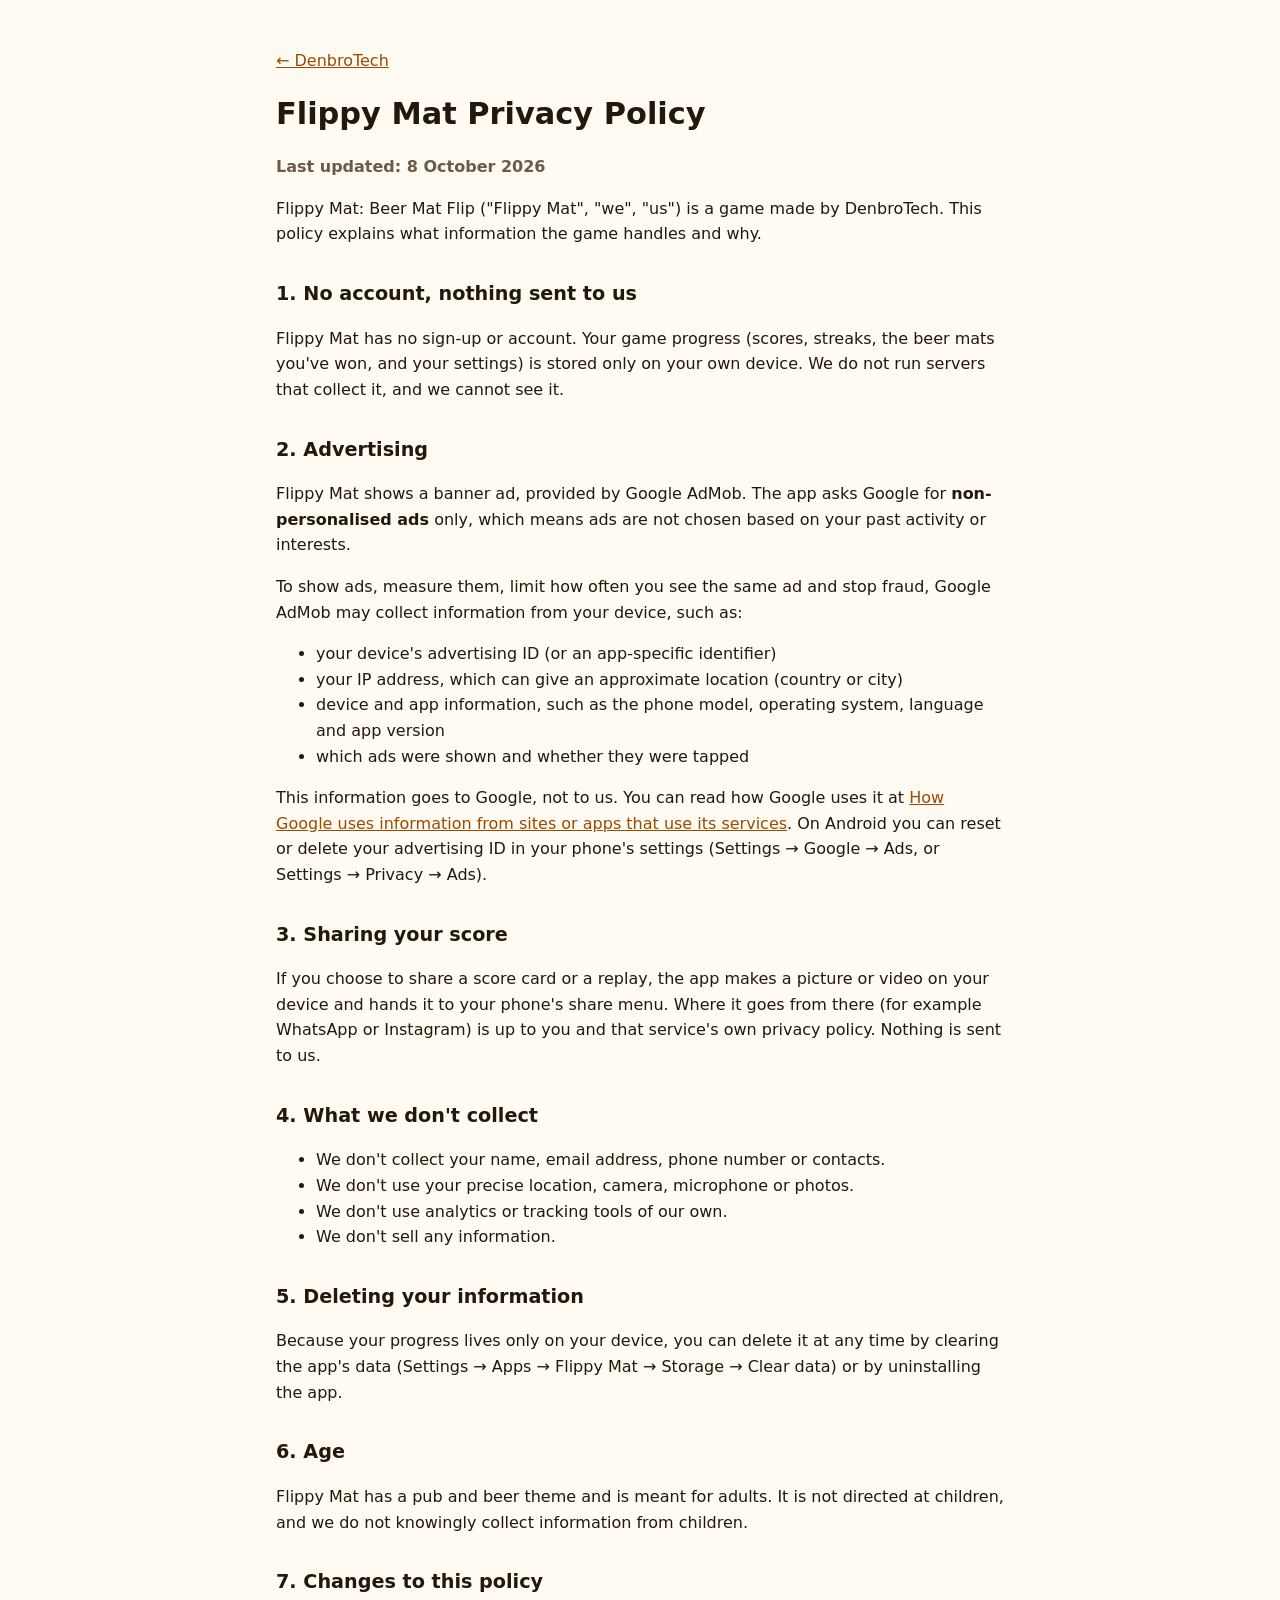
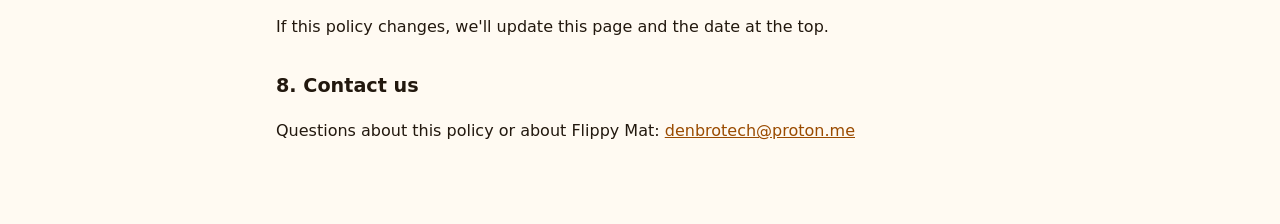
==== flippy-mat/privacy.html @ fb4a0ad6 "DenbroTech website: home page, app-ads.txt, privacy policies for Flippy Mat, Malgenio and PubDex Co-" ====
<!DOCTYPE html>
<html lang="en">
<head>
  <meta charset="UTF-8">
  <meta name="viewport" content="width=device-width, initial-scale=1.0">
  <title>Flippy Mat Privacy Policy</title>
  <link rel="stylesheet" href="/style.css">
</head>
<body>
<main>
  <p><a href="/">&larr; DenbroTech</a></p>
  <h1>Flippy Mat Privacy Policy</h1>
  <p class="muted"><strong>Last updated: 8 October 2026</strong></p>

  <p>Flippy Mat: Beer Mat Flip ("Flippy Mat", "we", "us") is a game made by DenbroTech. This policy explains what information the game handles and why.</p>

  <h2>1. No account, nothing sent to us</h2>
  <p>Flippy Mat has no sign-up or account. Your game progress (scores, streaks, the beer mats you've won, and your settings) is stored only on your own device. We do not run servers that collect it, and we cannot see it.</p>

  <h2>2. Advertising</h2>
  <p>Flippy Mat shows a banner ad, provided by Google AdMob. The app asks Google for <strong>non-personalised ads</strong> only, which means ads are not chosen based on your past activity or interests.</p>
  <p>To show ads, measure them, limit how often you see the same ad and stop fraud, Google AdMob may collect information from your device, such as:</p>
  <ul>
    <li>your device's advertising ID (or an app-specific identifier)</li>
    <li>your IP address, which can give an approximate location (country or city)</li>
    <li>device and app information, such as the phone model, operating system, language and app version</li>
    <li>which ads were shown and whether they were tapped</li>
  </ul>
  <p>This information goes to Google, not to us. You can read how Google uses it at <a href="https://policies.google.com/technologies/partner-sites">How Google uses information from sites or apps that use its services</a>. On Android you can reset or delete your advertising ID in your phone's settings (Settings &rarr; Google &rarr; Ads, or Settings &rarr; Privacy &rarr; Ads).</p>

  <h2>3. Sharing your score</h2>
  <p>If you choose to share a score card or a replay, the app makes a picture or video on your device and hands it to your phone's share menu. Where it goes from there (for example WhatsApp or Instagram) is up to you and that service's own privacy policy. Nothing is sent to us.</p>

  <h2>4. What we don't collect</h2>
  <ul>
    <li>We don't collect your name, email address, phone number or contacts.</li>
    <li>We don't use your precise location, camera, microphone or photos.</li>
    <li>We don't use analytics or tracking tools of our own.</li>
    <li>We don't sell any information.</li>
  </ul>

  <h2>5. Deleting your information</h2>
  <p>Because your progress lives only on your device, you can delete it at any time by clearing the app's data (Settings &rarr; Apps &rarr; Flippy Mat &rarr; Storage &rarr; Clear data) or by uninstalling the app.</p>

  <h2>6. Age</h2>
  <p>Flippy Mat has a pub and beer theme and is meant for adults. It is not directed at children, and we do not knowingly collect information from children.</p>

  <h2>7. Changes to this policy</h2>
  <p>If this policy changes, we'll update this page and the date at the top.</p>

  <h2>8. Contact us</h2>
  <p>Questions about this policy or about Flippy Mat: <a href="mailto:denbrotech@proton.me">denbrotech@proton.me</a></p>
</main>
</body>
</html>
---- style.css ----
:root { --bg: #fffaf2; --ink: #22180e; --muted: #6b5a48; --line: #e6d8c2; --link: #9a4b00; --card: #ffffff; }
@media (prefers-color-scheme: dark) { :root { --bg: #1c120a; --ink: #f3e6c8; --muted: #c2ad8c; --line: #3a2614; --link: #ffb347; --card: #26190e; } }
* { box-sizing: border-box; }
body { margin: 0; background: var(--bg); color: var(--ink); font-family: system-ui, -apple-system, "Segoe UI", Roboto, Arial, sans-serif; line-height: 1.6; }
main { max-width: 760px; margin: 0 auto; padding: 32px 16px 64px; }
h1 { font-size: 1.9rem; margin: 0 0 4px; }
h2 { font-size: 1.2rem; margin-top: 32px; }
a { color: var(--link); }
.muted { color: var(--muted); }
.apps { display: grid; gap: 14px; margin-top: 24px; }
.app { background: var(--card); border: 1px solid var(--line); border-radius: 12px; padding: 16px 18px; }
.app h2 { margin: 0 0 4px; }
.app p { margin: 4px 0; }
footer { margin-top: 48px; padding-top: 16px; border-top: 1px solid var(--line); font-size: .9rem; }
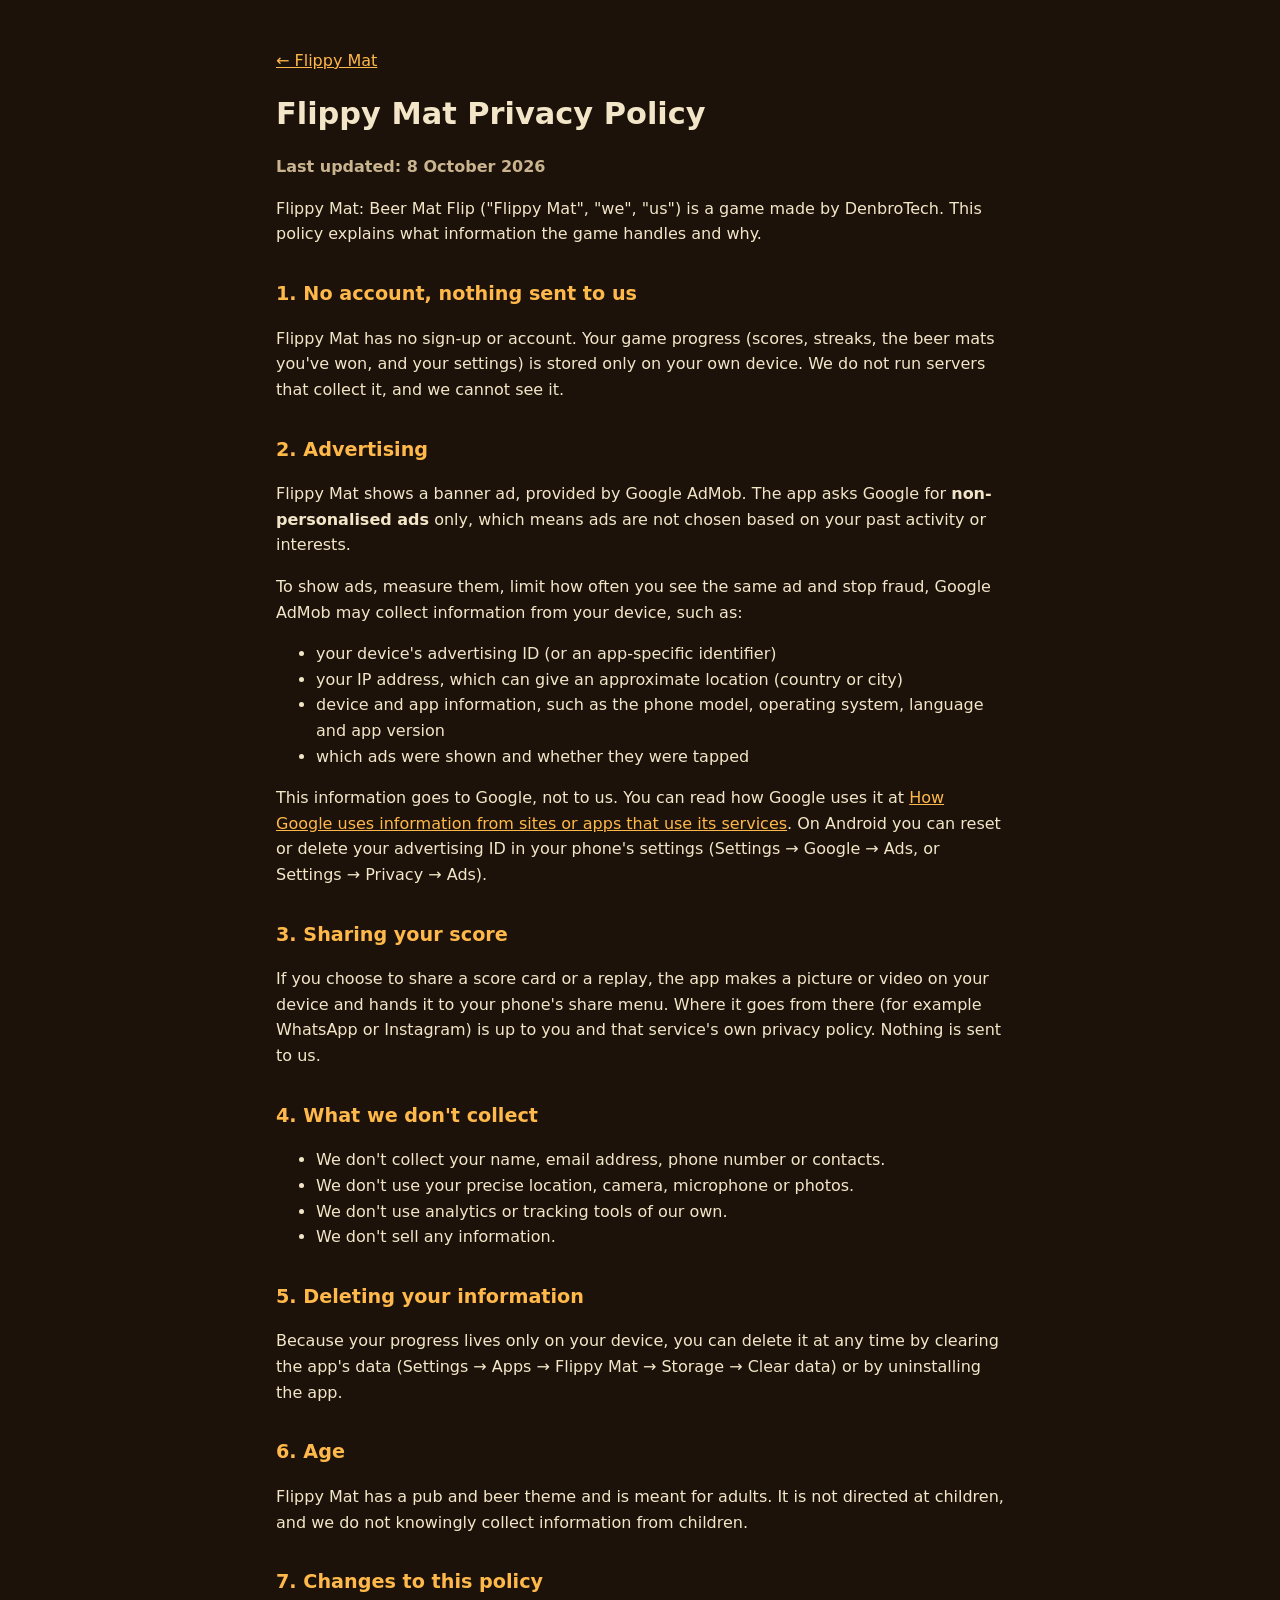
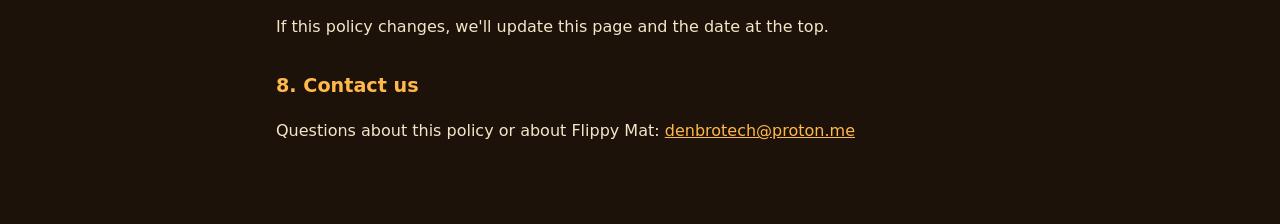
==== commit f8ace1e3: "Website: a Flippy Mat page with the pub scene, a flipping logo mat, the game screen and 12 of the be" ====
--- a/flippy-mat/privacy.html
+++ b/flippy-mat/privacy.html
@@ -8,7 +8,7 @@
 </head>
 <body>
 <main>
-  <p><a href="/">&larr; DenbroTech</a></p>
+  <p><a href="/">&larr; Flippy Mat</a></p>
   <h1>Flippy Mat Privacy Policy</h1>
   <p class="muted"><strong>Last updated: 8 October 2026</strong></p>
 
--- a/style.css
+++ b/style.css
@@ -1,14 +1,8 @@
-:root { --bg: #fffaf2; --ink: #22180e; --muted: #6b5a48; --line: #e6d8c2; --link: #9a4b00; --card: #ffffff; }
-@media (prefers-color-scheme: dark) { :root { --bg: #1c120a; --ink: #f3e6c8; --muted: #c2ad8c; --line: #3a2614; --link: #ffb347; --card: #26190e; } }
+:root { --bg: #1c120a; --ink: #f3e6c8; --muted: #c9b48f; --line: #3a2614; --link: #ffb84a; }
 * { box-sizing: border-box; }
 body { margin: 0; background: var(--bg); color: var(--ink); font-family: system-ui, -apple-system, "Segoe UI", Roboto, Arial, sans-serif; line-height: 1.6; }
 main { max-width: 760px; margin: 0 auto; padding: 32px 16px 64px; }
 h1 { font-size: 1.9rem; margin: 0 0 4px; }
-h2 { font-size: 1.2rem; margin-top: 32px; }
+h2 { font-size: 1.2rem; margin-top: 32px; color: var(--link); }
 a { color: var(--link); }
 .muted { color: var(--muted); }
-.apps { display: grid; gap: 14px; margin-top: 24px; }
-.app { background: var(--card); border: 1px solid var(--line); border-radius: 12px; padding: 16px 18px; }
-.app h2 { margin: 0 0 4px; }
-.app p { margin: 4px 0; }
-footer { margin-top: 48px; padding-top: 16px; border-top: 1px solid var(--line); font-size: .9rem; }
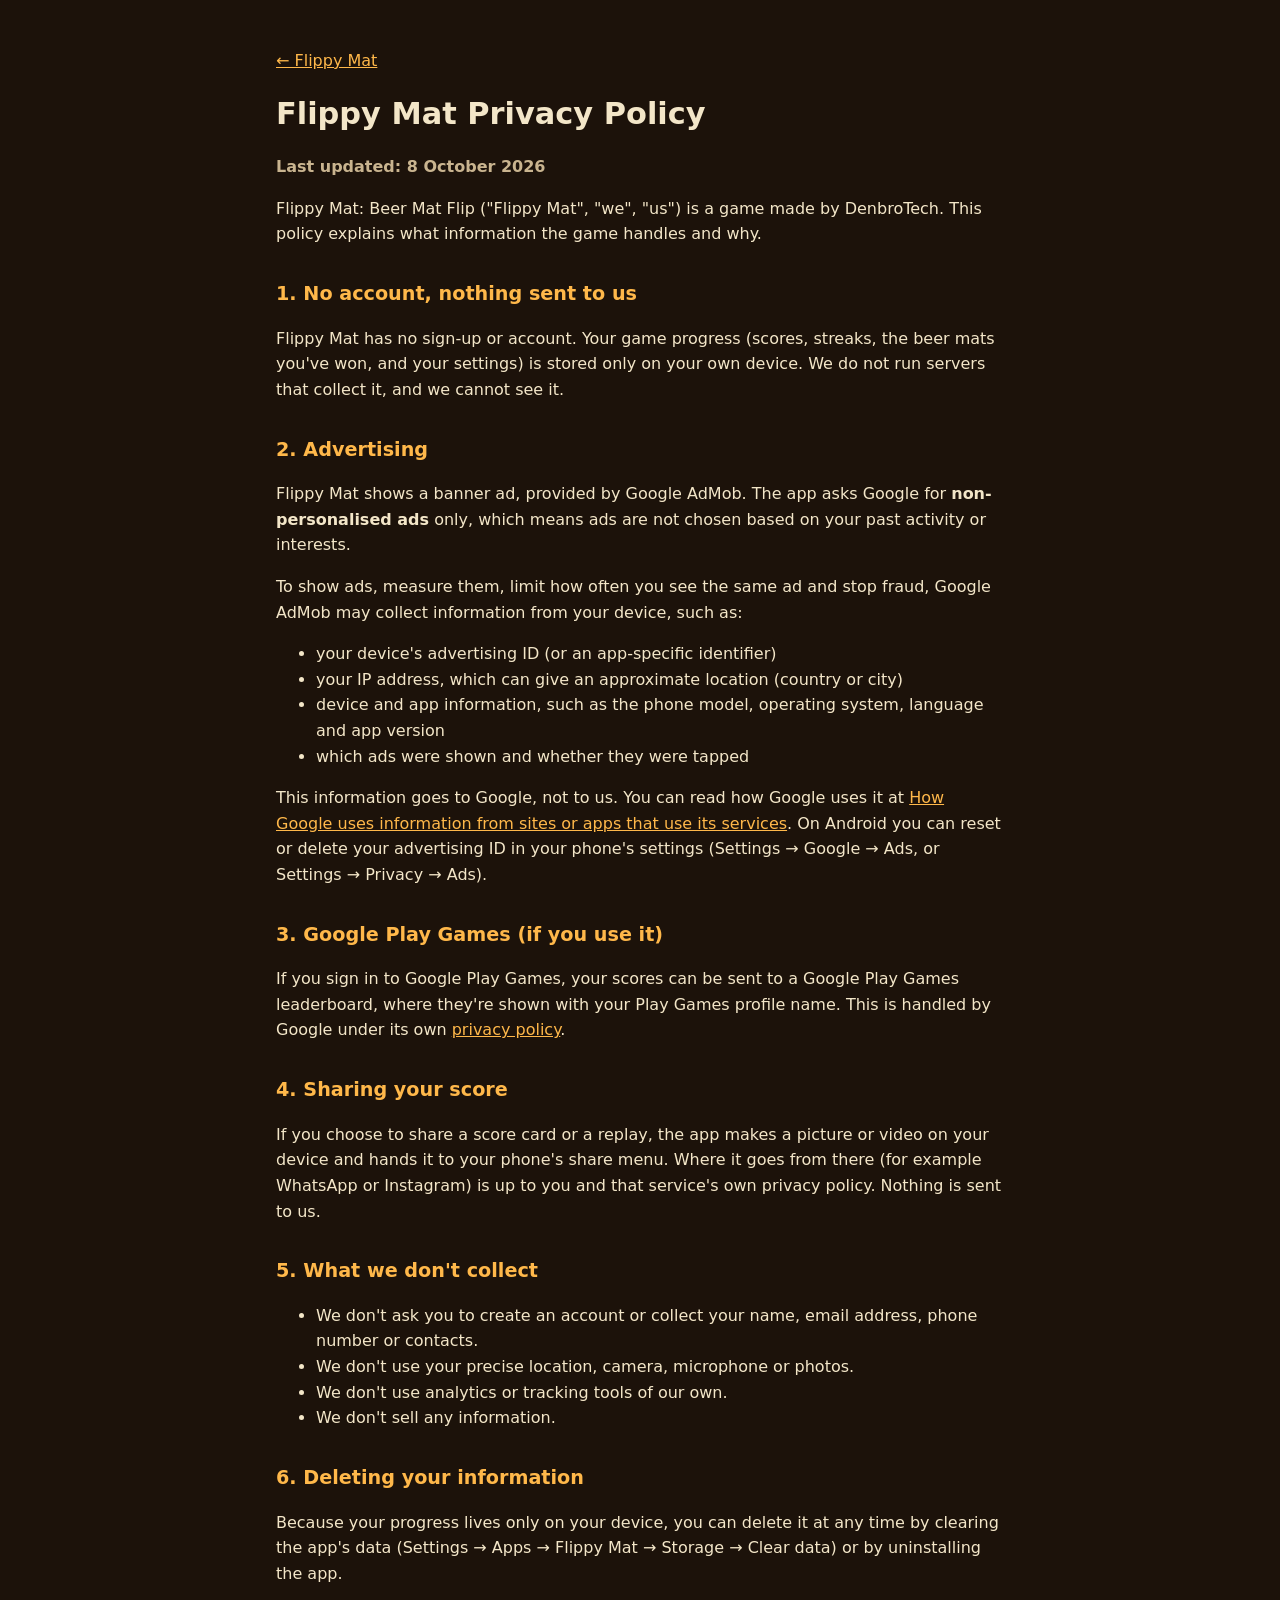
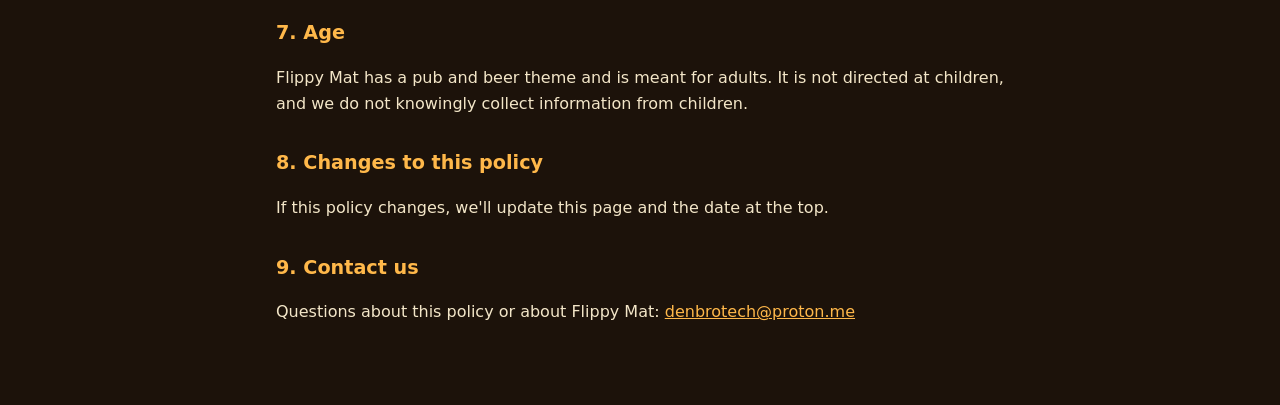
==== commit ce7757af: "Flippy Mat privacy policy: add Google Play Games leaderboard section Co-Authored-By: Claude Opus 5.5" ====
--- a/flippy-mat/privacy.html
+++ b/flippy-mat/privacy.html
@@ -28,27 +28,30 @@
   </ul>
   <p>This information goes to Google, not to us. You can read how Google uses it at <a href="https://policies.google.com/technologies/partner-sites">How Google uses information from sites or apps that use its services</a>. On Android you can reset or delete your advertising ID in your phone's settings (Settings &rarr; Google &rarr; Ads, or Settings &rarr; Privacy &rarr; Ads).</p>
 
-  <h2>3. Sharing your score</h2>
+  <h2>3. Google Play Games (if you use it)</h2>
+  <p>If you sign in to Google Play Games, your scores can be sent to a Google Play Games leaderboard, where they're shown with your Play Games profile name. This is handled by Google under its own <a href="https://policies.google.com/privacy">privacy policy</a>.</p>
+
+  <h2>4. Sharing your score</h2>
   <p>If you choose to share a score card or a replay, the app makes a picture or video on your device and hands it to your phone's share menu. Where it goes from there (for example WhatsApp or Instagram) is up to you and that service's own privacy policy. Nothing is sent to us.</p>
 
-  <h2>4. What we don't collect</h2>
+  <h2>5. What we don't collect</h2>
   <ul>
-    <li>We don't collect your name, email address, phone number or contacts.</li>
+    <li>We don't ask you to create an account or collect your name, email address, phone number or contacts.</li>
     <li>We don't use your precise location, camera, microphone or photos.</li>
     <li>We don't use analytics or tracking tools of our own.</li>
     <li>We don't sell any information.</li>
   </ul>
 
-  <h2>5. Deleting your information</h2>
+  <h2>6. Deleting your information</h2>
   <p>Because your progress lives only on your device, you can delete it at any time by clearing the app's data (Settings &rarr; Apps &rarr; Flippy Mat &rarr; Storage &rarr; Clear data) or by uninstalling the app.</p>
 
-  <h2>6. Age</h2>
+  <h2>7. Age</h2>
   <p>Flippy Mat has a pub and beer theme and is meant for adults. It is not directed at children, and we do not knowingly collect information from children.</p>
 
-  <h2>7. Changes to this policy</h2>
+  <h2>8. Changes to this policy</h2>
   <p>If this policy changes, we'll update this page and the date at the top.</p>
 
-  <h2>8. Contact us</h2>
+  <h2>9. Contact us</h2>
   <p>Questions about this policy or about Flippy Mat: <a href="mailto:denbrotech@proton.me">denbrotech@proton.me</a></p>
 </main>
 </body>
